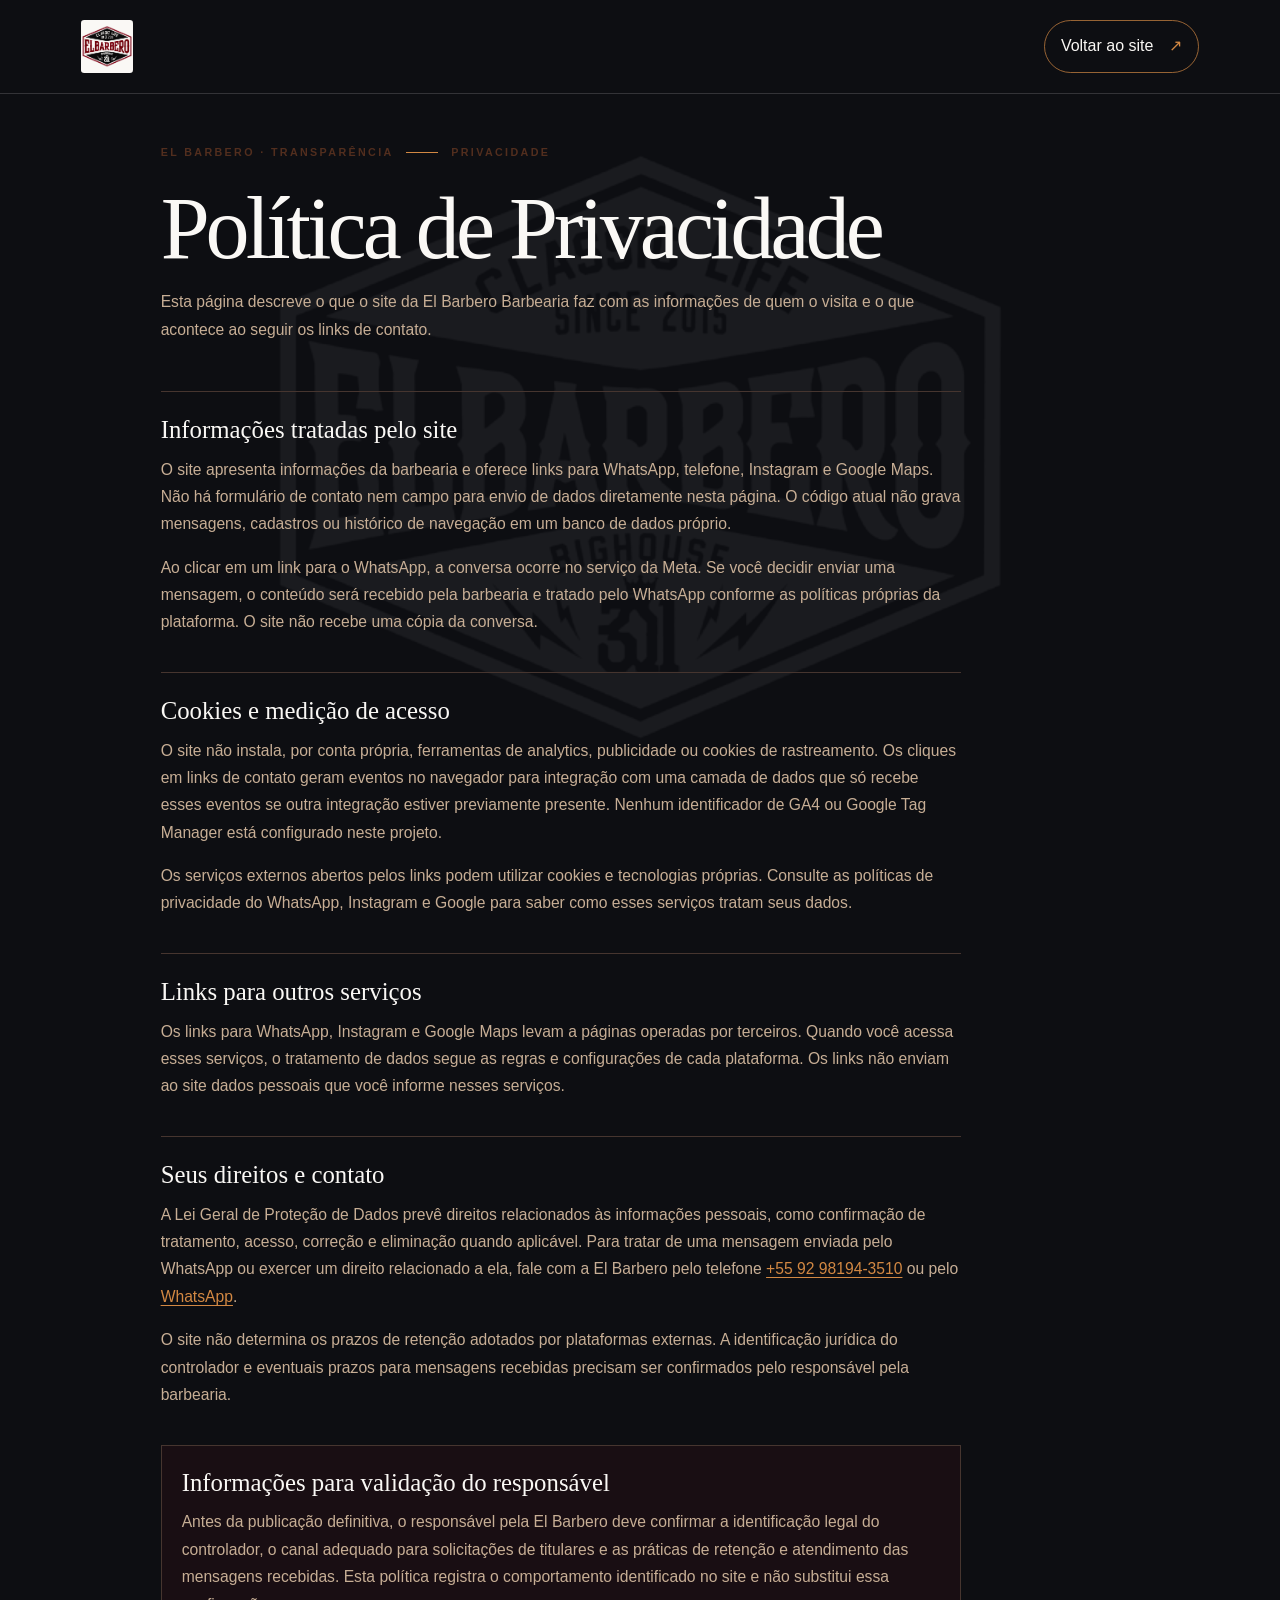
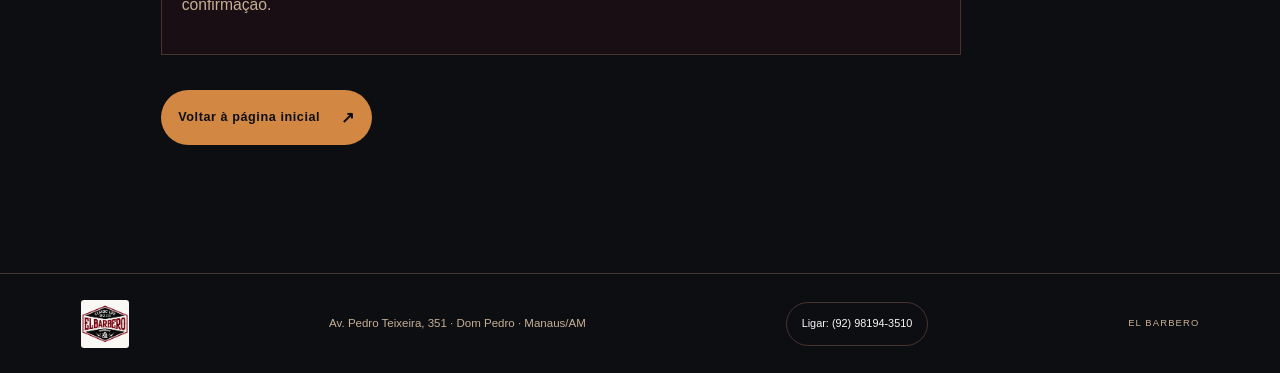
==== privacidade.html @ 585879fe "Add customer reviews section and publish site updates" ====
<!doctype html>
<html lang="pt-BR">
<head>
  <meta charset="utf-8">
  <meta name="viewport" content="width=device-width, initial-scale=1">
  <meta name="theme-color" content="#0D0E12">
  <meta name="robots" content="index,follow">
  <meta name="description" content="Saiba como o site da El Barbero Barbearia trata informações de navegação e contato.">
  <title>Política de Privacidade | El Barbero Barbearia</title>
  <link rel="icon" href="favicon.svg" type="image/svg+xml">
  <link rel="stylesheet" href="styles.css">
</head>
<body class="privacy-page">
  <a class="skip-link" href="#conteudo">Pular para o conteúdo</a>
  <header class="site-header privacy-header">
    <a class="brand" href="index.html#topo" aria-label="El Barbero — página inicial"><img class="brand__logo" src="assets/imagens/logo%20el%20barbero.png" alt="El Barbero Barbearia" width="500" height="500"></a>
    <a class="nav__cta" href="index.html">Voltar ao site <span aria-hidden="true">↗</span></a>
  </header>
  <main class="privacy-content section-pad" id="conteudo">
    <div class="section-kicker"><span>EL BARBERO · TRANSPARÊNCIA</span><i></i><span>PRIVACIDADE</span></div>
    <h1>Política de Privacidade</h1>
    <p class="privacy-lead">Esta página descreve o que o site da El Barbero Barbearia faz com as informações de quem o visita e o que acontece ao seguir os links de contato.</p>

    <section aria-labelledby="site-info">
      <h2 id="site-info">Informações tratadas pelo site</h2>
      <p>O site apresenta informações da barbearia e oferece links para WhatsApp, telefone, Instagram e Google Maps. Não há formulário de contato nem campo para envio de dados diretamente nesta página. O código atual não grava mensagens, cadastros ou histórico de navegação em um banco de dados próprio.</p>
      <p>Ao clicar em um link para o WhatsApp, a conversa ocorre no serviço da Meta. Se você decidir enviar uma mensagem, o conteúdo será recebido pela barbearia e tratado pelo WhatsApp conforme as políticas próprias da plataforma. O site não recebe uma cópia da conversa.</p>
    </section>

    <section aria-labelledby="cookies-info">
      <h2 id="cookies-info">Cookies e medição de acesso</h2>
      <p>O site não instala, por conta própria, ferramentas de analytics, publicidade ou cookies de rastreamento. Os cliques em links de contato geram eventos no navegador para integração com uma camada de dados que só recebe esses eventos se outra integração estiver previamente presente. Nenhum identificador de GA4 ou Google Tag Manager está configurado neste projeto.</p>
      <p>Os serviços externos abertos pelos links podem utilizar cookies e tecnologias próprias. Consulte as políticas de privacidade do WhatsApp, Instagram e Google para saber como esses serviços tratam seus dados.</p>
    </section>

    <section aria-labelledby="sharing-info">
      <h2 id="sharing-info">Links para outros serviços</h2>
      <p>Os links para WhatsApp, Instagram e Google Maps levam a páginas operadas por terceiros. Quando você acessa esses serviços, o tratamento de dados segue as regras e configurações de cada plataforma. Os links não enviam ao site dados pessoais que você informe nesses serviços.</p>
    </section>

    <section aria-labelledby="rights-info">
      <h2 id="rights-info">Seus direitos e contato</h2>
      <p>A Lei Geral de Proteção de Dados prevê direitos relacionados às informações pessoais, como confirmação de tratamento, acesso, correção e eliminação quando aplicável. Para tratar de uma mensagem enviada pelo WhatsApp ou exercer um direito relacionado a ela, fale com a El Barbero pelo telefone <a href="tel:+5592981943510">+55 92 98194-3510</a> ou pelo <a href="https://wa.me/5592981943510" target="_blank" rel="noopener noreferrer">WhatsApp</a>.</p>
      <p>O site não determina os prazos de retenção adotados por plataformas externas. A identificação jurídica do controlador e eventuais prazos para mensagens recebidas precisam ser confirmados pelo responsável pela barbearia.</p>
    </section>

    <section class="privacy-confirmation" aria-labelledby="confirmation-title">
      <h2 id="confirmation-title">Informações para validação do responsável</h2>
      <p>Antes da publicação definitiva, o responsável pela El Barbero deve confirmar a identificação legal do controlador, o canal adequado para solicitações de titulares e as práticas de retenção e atendimento das mensagens recebidas. Esta política registra o comportamento identificado no site e não substitui essa confirmação.</p>
    </section>
    <p class="privacy-back"><a class="button button--gold" href="index.html#topo">Voltar à página inicial <span aria-hidden="true">↗</span></a></p>
  </main>
  <footer class="footer"><a class="brand brand--footer" href="index.html#topo" aria-label="El Barbero — voltar ao início"><img class="brand__logo" src="assets/imagens/logo%20el%20barbero.png" alt="" width="500" height="500"></a><p>Av. Pedro Teixeira, 351 · Dom Pedro · Manaus/AM</p><a href="tel:+5592981943510">Ligar: (92) 98194-3510</a><span class="footer__copyright">EL BARBERO</span></footer>
</body>
</html>
---- styles.css ----
:root {
  --color-black:#0D0E12; --color-burgundy:#61131A; --color-ivory:#FAF8F5; --color-leather:#522E1E;
  --color-vintage-beige:#C7AE95; --color-antique-gold:#D28843; --color-background:var(--color-black);
  --color-surface:#1C1A19; --color-text:var(--color-ivory); --color-text-muted:var(--color-vintage-beige);
  --color-primary:var(--color-burgundy); --color-border:#46352F; --color-accent:var(--color-antique-gold);
  --font-display:Georgia,'Times New Roman',serif; --font-body:'Arial Narrow',Arial,sans-serif;
  --page-gutter:clamp(1.25rem,6.3vw,6.5rem);
}
*,*::before,*::after{box-sizing:border-box}html{scroll-behavior:smooth;scroll-padding-top:5.5rem}body{margin:0;background:var(--color-black);color:var(--color-ivory);font-family:var(--font-body);font-size:1rem;line-height:1.55;-webkit-font-smoothing:antialiased}body.intro-active{overflow:hidden}img{display:block;width:100%;height:100%;object-fit:cover}picture{display:block;width:100%;height:100%}a{color:inherit;text-decoration:none}button{font:inherit}::selection{background:var(--color-burgundy);color:var(--color-ivory)}:focus-visible{outline:2px solid var(--color-antique-gold);outline-offset:5px}.skip-link{position:fixed;z-index:200;top:1rem;left:1rem;padding:.75rem 1rem;background:var(--color-ivory);color:var(--color-black);transform:translateY(-180%)}.skip-link:focus{transform:none}
.intro{position:fixed;z-index:150;inset:0;display:grid;place-items:center;background:var(--color-black);overflow:hidden;transition:opacity .4s ease,visibility .4s ease}.intro.is-leaving{opacity:0;visibility:hidden;pointer-events:none}.intro__video{position:absolute;inset:0;width:100%;height:100%;object-fit:cover;opacity:.82}.intro.has-video .intro__fallback{opacity:0;visibility:hidden}.intro.has-fallback .intro__video{opacity:0}.intro__fallback{transition:opacity .2s ease,visibility .2s ease}.intro::after{position:absolute;inset:0;content:"";background:linear-gradient(90deg,rgba(13,14,18,.7),rgba(13,14,18,.1),rgba(13,14,18,.65))}.intro__fallback{position:relative;z-index:1;display:grid;justify-items:center;gap:.85rem;text-shadow:0 2px 20px #000}.intro__rule{width:3.5rem;height:2px;background:var(--color-accent)}.intro__name{font:600 clamp(2.5rem,8vw,6rem)/.9 var(--font-display);letter-spacing:.12em}.intro__sub{font-size:.72rem;letter-spacing:.25em;color:var(--color-vintage-beige)}.button,.nav__cta,.intro__skip{border-radius:999px}.intro__skip{position:absolute;z-index:2;right:var(--page-gutter);bottom:2rem;display:flex;align-items:center;gap:.75rem;border:1px solid rgba(250,248,245,.55);background:rgba(13,14,18,.55);color:var(--color-ivory);padding:.8rem 1rem;min-height:48px;cursor:pointer;letter-spacing:.06em}.intro__skip:hover{background:var(--color-burgundy)}.intro__skip:active,.button:active,.nav__cta:active,.text-link:active,.contact__direct:active{transform:translateY(1px)}
.site-header{position:absolute;z-index:20;top:0;left:0;display:flex;align-items:center;justify-content:space-between;width:100%;padding:1.25rem var(--page-gutter);border-bottom:1px solid rgba(250,248,245,.16)}.brand{display:inline-flex;align-items:center;gap:.72rem}.brand__mark{display:grid;place-items:center;width:2.6rem;height:2.6rem;border:1px solid var(--color-accent);color:var(--color-accent);font:italic 1.1rem var(--font-display)}.brand__type{display:grid;gap:.12rem}.brand__type strong{font:600 .94rem var(--font-display);letter-spacing:.16em}.brand__type small{font-size:.58rem;letter-spacing:.18em;color:var(--color-vintage-beige)}.nav{display:flex;align-items:center;gap:clamp(1.3rem,3.2vw,3.25rem);font-size:.8rem;letter-spacing:.08em}.nav>a:not(.nav__cta){color:rgba(250,248,245,.82);transition:color .2s}.nav>a:not(.nav__cta):hover{color:var(--color-accent)}.nav__cta{display:flex;align-items:center;gap:1rem;border:1px solid rgba(210,136,67,.7);padding:.8rem 1rem;min-height:48px;color:var(--color-ivory)}.nav__cta span{color:var(--color-accent)}.menu-toggle{display:none}
.hero{position:relative;display:flex;align-items:center;min-height:min(850px,100svh);min-height:max(650px,100svh);padding:9rem var(--page-gutter) 7rem;isolation:isolate;overflow:hidden}.hero__photo,.hero__shade{position:absolute;z-index:-2;inset:0}.hero__photo{left:30%;}.hero__photo img{object-position:center 48%}.hero__shade{z-index:-1;background:linear-gradient(90deg,var(--color-black) 0%,rgba(13,14,18,.96) 20%,rgba(13,14,18,.75) 46%,rgba(13,14,18,.1) 100%),linear-gradient(0deg,rgba(13,14,18,.58),transparent 36%)}.hero__content{max-width:760px;padding-top:2rem}.eyebrow,.section-kicker{display:flex;align-items:center;gap:.8rem;color:var(--color-vintage-beige);font-size:.67rem;font-weight:600;letter-spacing:.22em}.eyebrow span{width:1.7rem;height:1px;background:var(--color-accent)}h1,h2,p,figure{margin-top:0}.hero h1{margin:1.5rem 0 1.1rem;font:500 clamp(3.15rem,7.3vw,7rem)/.97 var(--font-display);letter-spacing:-.045em}.hero h1 em,h2 em{color:var(--color-antique-gold);font-weight:400}.hero__copy{max-width:28rem;margin-bottom:2rem;color:rgba(250,248,245,.79);font-size:1.04rem}.hero__actions{display:flex;flex-wrap:wrap;align-items:center;gap:1.8rem}.button{display:inline-flex;align-items:center;justify-content:center;gap:1.3rem;min-height:52px;padding:.85rem 1.1rem;font-size:.79rem;font-weight:700;letter-spacing:.045em;transition:background .2s,color .2s,transform .2s}.button:hover{transform:translateY(-2px)}.button--gold{background:var(--color-antique-gold);color:var(--color-black)}.button--gold:hover{background:var(--color-ivory)}.button span{font-size:1rem}.text-link{display:inline-flex;align-items:center;justify-content:center;gap:.9rem;min-height:48px;padding:.65rem 1rem;border:1px solid rgba(250,248,245,.48);border-radius:999px;font-size:.81rem;transition:background .2s,color .2s,transform .2s}.text-link:hover{background:rgba(250,248,245,.1)}.text-link span{color:var(--color-accent);font-size:1rem}.hero__index{position:absolute;right:var(--page-gutter);bottom:3.2rem;display:flex;align-items:center;gap:.75rem;color:var(--color-vintage-beige);font-size:.61rem;letter-spacing:.2em}.hero__index span:first-child{color:var(--color-accent)}.hero__index i{width:3rem;height:1px;background:var(--color-border)}.hero__scroll{position:absolute;bottom:2rem;left:var(--page-gutter);display:flex;align-items:center;gap:.9rem;color:var(--color-vintage-beige);font-size:.58rem;letter-spacing:.2em}.hero__scroll i{width:2.7rem;height:1px;background:var(--color-accent)}
.section-pad{padding:clamp(4.5rem,10vw,9rem) var(--page-gutter)}.intro-copy{background:var(--color-ivory);color:var(--color-black)}.section-kicker{color:var(--color-leather)}.section-kicker i{width:2rem;height:1px;background:var(--color-antique-gold)}.intro-copy__grid{display:grid;grid-template-columns:1.15fr .85fr;gap:clamp(2rem,8vw,9rem);align-items:end;margin-top:2.4rem}.intro-copy h2,.contact h2{margin:0;font:500 clamp(2.75rem,5.5vw,5.7rem)/1.02 var(--font-display);letter-spacing:-.045em}.intro-copy h2 em{color:var(--color-burgundy)}.intro-copy__text{max-width:28rem;padding-bottom:.5rem}.intro-copy__text p{margin-bottom:1.5rem;color:#403a35;font-size:1.03rem}.text-link--dark{border-color:rgba(82,46,30,.4);color:var(--color-black)}.text-link--dark:hover{background:rgba(82,46,30,.08)}.text-link--dark span{color:var(--color-burgundy)}
.gallery{display:grid;grid-template-columns:1.05fr .95fr 1fr;grid-template-rows:clamp(230px,31vw,440px) clamp(230px,28vw,390px);gap:1rem;padding:0 var(--page-gutter) clamp(4rem,8vw,7rem);background:var(--color-ivory)}.gallery__item{position:relative;min-width:0;overflow:hidden;background:var(--color-surface)}.gallery__item img{transition:transform .65s cubic-bezier(.2,.7,.2,1)}.gallery__item:hover img{transform:scale(1.025)}.gallery__item::after{position:absolute;inset:45% 0 0;content:"";background:linear-gradient(transparent,rgba(13,14,18,.72));pointer-events:none}.gallery__item figcaption{position:absolute;z-index:1;right:1rem;bottom:1rem;left:1rem;display:flex;align-items:center;gap:.8rem;color:var(--color-accent);font-size:.65rem;letter-spacing:.16em}.gallery__item figcaption span{color:var(--color-ivory)}.gallery__item--facade{grid-row:span 2}.gallery__item--service{grid-column:2;grid-row:span 2}.gallery__item--chair img{object-position:center 57%}.gallery__item--detail img{object-position:center}.gallery__item--lounge{display:none}
.contact{position:relative;display:grid;grid-template-columns:1fr 1fr;min-height:700px;padding-top:0;padding-bottom:0;background:var(--color-black);overflow:hidden}.contact__photo{position:absolute;inset:0 42% 0 0}.contact__photo::after{position:absolute;inset:0;content:"";background:linear-gradient(90deg,rgba(13,14,18,.12),rgba(13,14,18,.35) 62%,var(--color-black)),linear-gradient(0deg,rgba(13,14,18,.38),transparent 60%)}.contact__content{grid-column:2;align-self:center;padding:6rem 0 6rem clamp(2.5rem,5vw,5.5rem)}.section-kicker--light{color:var(--color-vintage-beige)}.contact h2{margin:2.3rem 0 1.5rem;font-size:clamp(2.75rem,4.8vw,5rem)}.contact address{margin-bottom:2rem;color:var(--color-vintage-beige);font-style:normal;line-height:1.8}.contact__links{display:grid;justify-items:start;gap:1rem}.contact__direct{display:flex;flex-wrap:wrap;align-items:center;gap:1rem;min-height:48px;padding:.55rem 1rem;border:1px solid var(--color-border);border-radius:999px;color:var(--color-ivory);font-size:.9rem;transition:border-color .2s,background .2s,transform .2s}.contact__direct:hover{border-color:var(--color-accent);background:rgba(210,136,67,.08)}.contact__direct span{color:var(--color-accent);font-size:.6rem;letter-spacing:.16em}.contact__instagram{display:flex;align-items:center;justify-content:space-between;flex-wrap:wrap;gap:.7rem;margin-top:2.3rem;padding:.7rem 1rem;border:1px solid var(--color-border);border-radius:999px;min-height:48px;color:var(--color-ivory);font-size:.78rem;transition:border-color .2s,background .2s,transform .2s}.contact__instagram:hover{border-color:var(--color-accent);background:rgba(210,136,67,.08)}.contact__instagram:active{transform:translateY(1px)}.contact__instagram span{color:var(--color-vintage-beige)}
.footer{display:flex;align-items:center;justify-content:space-between;gap:1.5rem;padding:1.6rem var(--page-gutter);border-top:1px solid var(--color-border);color:var(--color-vintage-beige);font-size:.72rem}.footer p{margin:0}.footer>a:not(.brand){display:inline-flex;align-items:center;min-height:44px;padding:.55rem .9rem;border:1px solid var(--color-border);border-radius:999px;color:var(--color-ivory);transition:border-color .2s,background .2s,transform .2s}.footer>a:not(.brand):hover{border-color:var(--color-accent);background:rgba(210,136,67,.08)}.footer>a:not(.brand):active{transform:translateY(1px)}.brand--footer .brand__mark{width:2.1rem;height:2.1rem;font-size:.9rem}.brand--footer .brand__type strong{font-size:.76rem}.brand--footer .brand__type small{font-size:.5rem}.footer__copyright{font-size:.59rem;letter-spacing:.12em}
@media(min-width:1500px){.hero__photo{left:35%}.hero__content{margin-left:2vw}.gallery{max-width:1800px;margin-inline:auto}}
@media(max-width:800px){.site-header{padding-top:1rem;padding-bottom:1rem}.menu-toggle{display:grid;gap:5px;place-content:center;width:48px;height:48px;border:1px solid rgba(250,248,245,.38);background:rgba(13,14,18,.4);cursor:pointer;border-radius:50%}.menu-toggle span{display:block;width:19px;height:1px;background:var(--color-ivory)}.nav{position:absolute;top:100%;right:0;left:0;display:none;align-items:stretch;gap:0;padding:.5rem var(--page-gutter) 1rem;background:var(--color-black);border-bottom:1px solid var(--color-border)}.nav.is-open{display:grid}.nav>a{padding:1rem 0;border-bottom:1px solid rgba(70,53,47,.65)}.nav .nav__cta{justify-content:space-between;margin-top:.8rem;padding:.85rem 1rem;border:1px solid var(--color-accent)}.hero{min-height:max(680px,100svh);padding-top:9rem}.hero__photo{left:10%}.hero__shade{background:linear-gradient(90deg,rgba(13,14,18,.9),rgba(13,14,18,.73) 45%,rgba(13,14,18,.23)),linear-gradient(0deg,rgba(13,14,18,.68),transparent 45%)}.hero__content{max-width:610px}.hero h1{font-size:clamp(3.25rem,10vw,5.8rem)}.intro-copy__grid{grid-template-columns:1fr;gap:1.5rem}.intro-copy__text{max-width:34rem}.gallery{grid-template-columns:1fr 1fr;grid-template-rows:340px 300px 260px}.gallery__item--facade{grid-row:span 2}.gallery__item--service{grid-column:auto;grid-row:span 2}.gallery__item--chair{grid-column:1;grid-row:3}.gallery__item--detail{grid-column:2;grid-row:3}.gallery__item--lounge{display:block;grid-column:1 / -1;height:260px}.contact{grid-template-columns:1fr;min-height:0;padding:0 var(--page-gutter)}.contact__photo{inset:0 calc(var(--page-gutter) * -1) 0 0;opacity:.45}.contact__photo::after{background:linear-gradient(90deg,rgba(13,14,18,.45),var(--color-black)),linear-gradient(0deg,var(--color-black),transparent 75%)}.contact__content{position:relative;grid-column:1;padding:5.5rem 0}.footer{flex-wrap:wrap}.footer p{order:3;width:100%}}
@media(max-width:480px){:root{--page-gutter:1.2rem}.brand__mark{width:2.3rem;height:2.3rem}.brand__type strong{font-size:.82rem}.brand__type small{font-size:.53rem}.hero{min-height:max(650px,100svh);padding-bottom:7rem}.hero__photo{left:0}.hero__shade{background:linear-gradient(90deg,rgba(13,14,18,.92),rgba(13,14,18,.71) 62%,rgba(13,14,18,.45)),linear-gradient(0deg,rgba(13,14,18,.68),transparent 45%)}.hero h1{font-size:clamp(3rem,12vw,4.2rem)}.hero__copy{max-width:22rem;font-size:.96rem}.hero__actions{align-items:flex-start;gap:.8rem 1.2rem}.button{font-size:.72rem}.hero__index{right:var(--page-gutter);bottom:1.5rem}.hero__scroll{bottom:1.5rem;font-size:.52rem}.section-pad{padding-top:4.5rem;padding-bottom:4.5rem}.section-kicker{gap:.55rem;font-size:.58rem;letter-spacing:.16em}.intro-copy h2,.contact h2{font-size:clamp(2.6rem,11vw,3.7rem)}.gallery{grid-template-rows:290px 260px 220px;gap:.6rem;padding-bottom:4.5rem}.gallery__item--lounge{height:220px}.gallery__item figcaption{right:.6rem;bottom:.65rem;left:.6rem;gap:.45rem;font-size:.55rem;letter-spacing:.1em}.contact__content{padding:4.5rem 0}.contact h2{margin-top:1.7rem}.contact__direct{font-size:.82rem}.contact__instagram{flex-wrap:wrap}.footer{gap:.8rem;padding-top:1.3rem;padding-bottom:1.3rem;font-size:.67rem}.footer__copyright{margin-left:auto}}
@media(prefers-reduced-motion:reduce){html{scroll-behavior:auto}*,*::before,*::after{scroll-behavior:auto!important;transition-duration:.01ms!important;animation-duration:.01ms!important;animation-iteration-count:1!important}.intro{display:none}body.intro-active{overflow:auto}}

/* Editorial photo layout and contact image: keep the original photo proportions. */
.gallery{grid-template-columns:repeat(3,minmax(0,1fr));grid-template-rows:none;align-items:start;gap:clamp(.65rem,1.2vw,1.1rem)}
.gallery__item{align-self:start;min-width:0;height:auto;aspect-ratio:auto;margin:0;overflow:hidden}
.gallery__item picture{display:block;width:100%;height:auto}
.gallery__item img{display:block;width:100%;height:auto;object-fit:contain;transition:transform .65s cubic-bezier(.2,.7,.2,1)}
.gallery__item--facade,.gallery__item--service,.gallery__item--chair,.gallery__item--detail,.gallery__item--lounge{grid-column:auto;grid-row:auto;height:auto}
.gallery__item--lounge{display:block}
.gallery__item--chair img,.gallery__item--detail img{object-position:center}
.contact{grid-template-columns:minmax(0,1fr) minmax(0,1fr);min-height:0;gap:clamp(2rem,5vw,5rem);padding-top:clamp(4rem,7vw,7rem);padding-bottom:clamp(4rem,7vw,7rem);overflow:visible}
.contact__photo{position:relative;inset:auto;grid-column:1;align-self:center;width:100%;height:auto;aspect-ratio:3/2;opacity:1;overflow:hidden}
.contact__photo picture{display:block;width:100%;height:auto}
.contact__photo img{display:block;width:100%;height:auto;aspect-ratio:3/2;object-fit:cover;object-position:center}
.contact__photo::after{background:linear-gradient(90deg,rgba(13,14,18,.08),rgba(13,14,18,.04)),linear-gradient(0deg,rgba(13,14,18,.22),transparent 55%)}
.contact__content{grid-column:2;align-self:center;padding:0}
@media(max-width:800px){.gallery{grid-template-columns:repeat(2,minmax(0,1fr));gap:.8rem}.gallery__item--service,.gallery__item--lounge{grid-column:auto}.contact{grid-template-columns:minmax(0,1fr);gap:0;padding:0 var(--page-gutter) clamp(4rem,8vw,6rem)}.contact__photo{grid-column:1/-1;width:calc(100% + 2 * var(--page-gutter));max-width:none;margin-inline:calc(-1 * var(--page-gutter));aspect-ratio:16/9}.contact__photo img{height:100%;object-fit:cover}.contact__content{grid-column:1;padding:3rem 0 0}}
@media(max-width:520px){.gallery{grid-template-columns:minmax(0,1fr);gap:.75rem;padding-bottom:4.5rem}.gallery__item,.gallery__item--facade,.gallery__item--service,.gallery__item--chair,.gallery__item--detail,.gallery__item--lounge{grid-column:1;grid-row:auto;width:100%;height:auto}.gallery__item--service{grid-column:1}.gallery__item figcaption{right:.8rem;bottom:.8rem;left:.8rem;gap:.6rem;font-size:.62rem;letter-spacing:.12em}.contact{padding-bottom:3.5rem}.contact__photo{aspect-ratio:4/3}.contact__photo img{height:100%;object-fit:cover;object-position:center}.contact__content{padding-top:2.25rem}}

/* Show the complete opening animation and use the supplied brand mark. */
.intro__video{object-fit:contain;object-position:center;background:var(--color-black)}
.brand{gap:0}
.brand__logo{display:block;width:4rem;height:4rem;object-fit:contain;background:var(--color-ivory);border-radius:.2rem}
.brand--footer .brand__logo{width:3rem;height:3rem}
@media(max-width:800px){.brand__logo{width:3.5rem;height:3.5rem}}
@media(max-width:480px){.brand__logo{width:3.25rem;height:3.25rem}}

/* Fixed, low-contrast brand mark behind the editorial content. */
body::before{position:fixed;z-index:0;top:50%;left:50%;width:min(72vw,48rem);aspect-ratio:1;content:"";pointer-events:none;transform:translate(-50%,-50%);background:url("assets/imagens/logo%20el%20barbero.png") center/contain no-repeat;filter:brightness(0) invert(1);opacity:.055}
main,.footer{position:relative;z-index:1}.site-header{z-index:20}
.brand__logo{width:3.3rem;height:3.3rem}
@media(max-width:800px){.brand__logo{width:3rem;height:3rem}}
@media(max-width:480px){.brand__logo{width:2.7rem;height:2.7rem}}

.service-section{position:relative;isolation:isolate;overflow:hidden;background:var(--color-surface)}
.service-section::before{position:absolute;z-index:-1;inset:0;content:"";pointer-events:none;background:linear-gradient(110deg,rgba(13,14,18,.96),rgba(28,26,25,.88))}
.service-section h2,.gallery-section__heading h2{max-width:58rem;margin:1.4rem 0 .7rem;font:500 clamp(2.5rem,5.5vw,5rem)/1.03 var(--font-display);letter-spacing:-.04em}
.service-section__lead,.gallery-section__heading>p{max-width:36rem;margin:0;color:var(--color-text-muted)}
.service-groups{display:grid;gap:clamp(2.3rem,5vw,4.5rem);margin-top:3.2rem}
.service-lane{min-width:0}
.service-lane__heading{display:flex;justify-content:space-between;align-items:center;gap:1rem;margin-bottom:1rem}
.service-lane__heading h3{margin:0;font:500 clamp(1.35rem,2.4vw,2rem)/1.2 var(--font-display);color:var(--color-ivory)}
.carousel-controls{display:flex;align-items:center;gap:.75rem;color:var(--color-vintage-beige);font-size:.68rem;letter-spacing:.12em;white-space:nowrap}
.carousel-controls button,.photo-carousel__controls>button{display:grid;place-items:center;width:44px;height:44px;border:1px solid var(--color-border);border-radius:50%;background:transparent;color:var(--color-ivory);font-size:1.2rem;cursor:pointer;transition:background .2s,border-color .2s,transform .2s}
.carousel-controls button:hover,.photo-carousel__controls>button:hover{border-color:var(--color-accent);background:rgba(210,136,67,.12)}
.carousel-controls button:active,.photo-carousel__controls>button:active{transform:scale(.96)}
.carousel-controls button:disabled,.photo-carousel__controls>button:disabled{opacity:.35;cursor:default}
.service-track-wrap,.photo-carousel__viewport{overflow:hidden;touch-action:pan-y;}
.service-track,.photo-carousel__track{display:flex;align-items:stretch;gap:1rem;will-change:transform;transition:transform .55s cubic-bezier(.2,.7,.2,1)}
.service-card{display:flex;flex:0 0 calc((100% - 2rem)/3);min-width:0;flex-direction:column;overflow:hidden;background:#121212;border:1px solid rgba(199,174,149,.16)}
.service-card>img{width:100%;height:auto;aspect-ratio:16/10;object-fit:cover;object-position:center 38%;background:var(--color-leather)}
.service-card__body{display:flex;flex:1;flex-direction:column;padding:1.15rem 1.2rem 1.2rem}
.service-card h4{margin:0 0 .55rem;font:500 1.25rem/1.2 var(--font-display);color:var(--color-ivory)}
.service-card p{flex:1;margin:0 0 1.25rem;color:var(--color-text-muted);font-size:.9rem;line-height:1.55}
.service-card__foot{display:flex;align-items:center;justify-content:space-between;gap:.7rem;padding-top:.85rem;border-top:1px solid var(--color-border)}
.service-card__foot strong{font:600 1.05rem var(--font-display);color:var(--color-accent);white-space:nowrap}
.service-card__foot a{display:inline-flex;align-items:center;gap:.55rem;min-height:44px;padding:.55rem .85rem;border:1px solid var(--color-accent);border-radius:999px;color:var(--color-ivory);font-size:.75rem;letter-spacing:.04em;white-space:nowrap;transition:background .2s,transform .2s}
.service-card__foot a:hover{background:var(--color-burgundy)}
.service-card__foot a span{color:var(--color-accent)}
.service-lane:focus-within .service-track,.photo-carousel:focus-within .photo-carousel__track{transition-duration:.35s}

.gallery-section{position:relative;isolation:isolate;background:var(--color-ivory);color:var(--color-black);overflow:hidden}
.gallery-section::before{position:absolute;z-index:-1;top:25%;left:50%;width:min(70vw,48rem);aspect-ratio:1;content:"";pointer-events:none;transform:translateX(-50%);background:url("assets/imagens/logo%20el%20barbero.png") center/contain no-repeat;opacity:.035;filter:grayscale(1) brightness(.25)}
.gallery-section__heading{padding-bottom:2rem!important}
.gallery-section .section-kicker{color:var(--color-leather)}
.gallery-section .section-kicker i{background:var(--color-leather)}
.gallery-section__heading h2{max-width:54rem;color:var(--color-black)}
.gallery-section__heading>p{color:#403a35}
.photo-carousel{padding:0 var(--page-gutter) clamp(4rem,8vw,7rem)}
.photo-carousel__viewport{overflow:hidden}
.photo-carousel__track{gap:clamp(.7rem,1.2vw,1.1rem)}
.photo-slide{position:relative;display:block;flex:0 0 calc((100% - 2.2rem)/3);min-width:0;aspect-ratio:4/5;padding:0;border:0;background:#1c1a19;color:white;text-align:left;overflow:hidden;cursor:zoom-in}
.photo-slide img{width:100%;height:100%;object-fit:cover;object-position:center;transition:transform .6s cubic-bezier(.2,.7,.2,1)}
.photo-slide:hover img{transform:scale(1.035)}
.photo-slide::after{position:absolute;inset:50% 0 0;content:"";pointer-events:none;background:linear-gradient(transparent,rgba(13,14,18,.78))}
.photo-slide span{position:absolute;z-index:1;right:1.1rem;bottom:1rem;left:1.1rem;color:var(--color-ivory);font:500 clamp(1rem,1.6vw,1.3rem) var(--font-display)}
.photo-carousel__controls{display:flex;align-items:center;justify-content:center;gap:.8rem;margin-top:1.4rem}
.photo-carousel__controls>button{border-color:rgba(82,46,30,.42);color:var(--color-black)}
.photo-carousel__indicators{display:flex;align-items:center;justify-content:center;gap:.42rem;max-width:min(50vw,30rem);overflow:hidden}
.photo-carousel__indicators button{width:9px;height:9px;flex:0 0 9px;padding:0;border:0;border-radius:50%;background:rgba(82,46,30,.26);cursor:pointer;transition:background .2s,transform .2s}
.photo-carousel__indicators button[aria-current="true"]{background:var(--color-burgundy);transform:scale(1.22)}
.photo-carousel__count{min-width:4.5rem;color:var(--color-leather);font-size:.65rem;letter-spacing:.13em;text-align:center;white-space:nowrap}
.lightbox{position:fixed;inset:0;width:min(94vw,1100px);max-width:none;max-height:92vh;padding:2.5rem clamp(1rem,5vw,4rem);border:1px solid rgba(199,174,149,.26);background:rgba(13,14,18,.98);color:var(--color-ivory);overflow:visible}
.lightbox::backdrop{background:rgba(8,8,9,.9);backdrop-filter:blur(4px)}
.lightbox figure{display:grid;place-items:center;gap:.8rem;height:calc(92vh - 5rem);margin:0}
.lightbox figure img{width:auto;height:auto;max-width:100%;max-height:calc(92vh - 7rem);object-fit:contain}
.lightbox figcaption{color:var(--color-vintage-beige);font:500 1rem var(--font-display);text-align:center}
.lightbox__close,.lightbox__arrow{position:absolute;z-index:2;display:grid;place-items:center;width:48px;height:48px;border:1px solid rgba(250,248,245,.48);border-radius:50%;background:rgba(13,14,18,.76);color:var(--color-ivory);font-size:1.4rem;cursor:pointer}
.lightbox__close{top:1rem;right:1rem}.lightbox__arrow--previous{top:50%;left:.5rem;transform:translateY(-50%)}.lightbox__arrow--next{top:50%;right:.5rem;transform:translateY(-50%)}
.lightbox__close:hover,.lightbox__arrow:hover{border-color:var(--color-accent);background:var(--color-burgundy)}
.contact__photo{align-self:stretch;aspect-ratio:auto;min-height:100%}
.contact__photo img{width:100%;height:100%;object-fit:cover;object-position:center 55%}
.footer>a:not(.brand){font-size:.68rem}
@media(max-width:1000px){.service-card{flex-basis:calc((100% - 1rem)/2)}.photo-slide{flex-basis:calc((100% - 1rem)/2)}.service-track,.photo-carousel__track{gap:.8rem}}
@media(max-width:600px){.service-section h2,.gallery-section__heading h2{font-size:clamp(2.35rem,10.4vw,3.6rem)}.service-groups{gap:2.4rem;margin-top:2.3rem}.service-lane__heading{align-items:flex-end}.service-lane__heading h3{max-width:65%;font-size:1.25rem}.carousel-controls{gap:.45rem}.carousel-controls button,.photo-carousel__controls>button{width:44px;height:44px}.service-card{flex-basis:86%;}.service-card__body{padding:1rem}.service-card h4{font-size:1.18rem}.service-card p{font-size:.88rem}.photo-carousel{padding-bottom:4rem}.photo-slide{flex-basis:85%;aspect-ratio:4/5}.photo-carousel__indicators{gap:.32rem;max-width:36vw}.photo-carousel__count{min-width:3.8rem;font-size:.58rem}.lightbox{width:100vw;height:100dvh;max-height:100dvh;padding:3.5rem .5rem 2rem;border:0}.lightbox figure{height:calc(100dvh - 6rem)}.lightbox figure img{max-height:calc(100dvh - 8rem)}.lightbox__close{top:.6rem;right:.6rem}.lightbox__arrow--previous{left:.35rem}.lightbox__arrow--next{right:.35rem}.contact__photo{min-height:0;aspect-ratio:4/3}.contact__photo img{height:100%}.footer{align-items:flex-start}.footer>a:not(.brand){min-height:44px}.footer__copyright{margin-left:auto}}
@media(prefers-reduced-motion:reduce){.service-track,.photo-carousel__track,.photo-slide img{transition:none!important}.service-card__foot a:active,.carousel-controls button:active,.photo-carousel__controls>button:active{transform:none}}
.service-track,.photo-carousel__track{position:relative}
.service-lane--short-2 .service-card{flex-basis:100%}
.service-lane--short-3 .service-card{flex-basis:48%}
@media(max-width:600px){.service-lane--short-2 .service-card,.service-lane--short-3 .service-card{flex-basis:86%}}
.privacy-page{min-height:100vh;background:var(--color-black)}
.privacy-header{position:absolute}
.privacy-content{width:min(100%,70rem);min-height:calc(100vh - 8rem);margin-inline:auto;padding-top:9rem}
.privacy-content h1{max-width:60rem;margin:1.6rem 0 1rem;font:500 clamp(2.8rem,7vw,5.5rem)/.98 var(--font-display);letter-spacing:-.045em}
.privacy-lead{max-width:48rem;margin:0 0 3rem;color:var(--color-vintage-beige);font-size:1.12rem}
.privacy-content section{max-width:50rem;padding:1.3rem 0;border-top:1px solid var(--color-border)}
.privacy-content h2{margin:.2rem 0 .7rem;color:var(--color-ivory);font:500 1.55rem var(--font-display)}
.privacy-content p{color:var(--color-text-muted);font-size:.98rem;line-height:1.75}
.privacy-content a:not(.button){color:var(--color-accent);text-decoration:underline;text-underline-offset:.2em}
.privacy-confirmation{padding:1.25rem!important;border:1px solid var(--color-border)!important;background:rgba(97,19,26,.16)}
.privacy-back{margin:2.2rem 0 0}
.privacy-page .footer{position:relative}
@media(max-width:600px){.privacy-content{padding-top:7rem}.privacy-content section{padding:1rem 0}.privacy-content h2{font-size:1.35rem}.privacy-content p{font-size:.92rem}.privacy-back{margin-top:1.5rem}}

@media(max-width:800px){.contact__photo{aspect-ratio:3/4}}
@media(max-width:600px){.contact__photo{aspect-ratio:3/4}}
.service-card>img{aspect-ratio:4/5;object-position:center 42%}
.service-card>img.service-card__image--wide{aspect-ratio:3/2;object-fit:contain;background:#121212}
.service-lane--short-2 .service-track-wrap{max-width:28rem}
.service-lane--short-1,.service-lane--short-2{max-width:28rem}
.service-lane--short-1 .service-card{flex-basis:100%}
.photo-carousel__indicators{flex-wrap:wrap;overflow:visible}
.photo-slide[data-full*="detalhes4"] img,.photo-slide[data-full*="detalhes5"] img{object-fit:contain}
@media(max-width:600px){.service-lane--short-1,.service-lane--short-2{max-width:none}.service-lane--short-2 .service-track-wrap{max-width:none}.service-lane--short-1 .service-card,.service-lane--short-2 .service-card,.service-lane--short-3 .service-card{flex-basis:86%}}
@media(max-width:360px){.hero h1{font-size:clamp(2.25rem,10.5vw,2.55rem)}}
.intro-copy{position:relative;isolation:isolate;background:var(--color-ivory)}
.intro-copy::before{position:absolute;z-index:0;inset:0;content:"";pointer-events:none;background:url("assets/imagens/logo%20el%20barbero.png") center/ min(65vw,40rem) no-repeat; background-attachment:fixed;opacity:.045}
.intro-copy>*{position:relative;z-index:1}
.service-section::after{position:absolute;z-index:0;inset:0;content:"";pointer-events:none;background:url("assets/imagens/logo%20el%20barbero.png") center/min(65vw,40rem) no-repeat;filter:brightness(0) invert(1);background-attachment:fixed;opacity:.035}
.service-section>*{position:relative;z-index:1}
.gallery-section::before{z-index:0;top:0;left:0;width:100%;height:100%;aspect-ratio:auto;transform:none;background:url("assets/imagens/logo%20el%20barbero.png") center/min(65vw,40rem) no-repeat;filter:none;background-attachment:fixed;opacity:.045}
.gallery-section>*{position:relative;z-index:1}

.reviews-section{position:relative;isolation:isolate;overflow:hidden;background:var(--color-black)}
.reviews-section::before{position:absolute;z-index:0;inset:0;content:"";pointer-events:none;background:radial-gradient(ellipse at 90% 20%,rgba(97,19,26,.28),transparent 50%)}
.reviews-section>*{position:relative;z-index:1}
.reviews-section__heading{display:flex;align-items:end;justify-content:space-between;gap:2rem;margin:0 0 2.25rem}
.reviews-section__heading h2{margin:0;color:var(--color-ivory);font:500 clamp(2.2rem,5vw,4rem)/1.08 var(--font-display);letter-spacing:-.035em}
.reviews-section__heading p{margin:.8rem 0 0;color:var(--color-text-muted);font-size:1.05rem}
.reviews-google-cta{display:inline-flex;flex:none;align-items:center;justify-content:center;gap:.8rem;min-height:3.25rem;padding:.8rem 1.2rem;border:1px solid var(--color-accent);border-radius:999px;color:var(--color-ivory);font-size:.88rem;letter-spacing:.025em;transition:background .2s ease,color .2s ease}
.reviews-google-cta:hover{background:var(--color-accent);color:var(--color-black)}
.review-carousel{min-width:0}
.review-carousel__viewport{overflow:hidden;touch-action:pan-y}
.review-track{display:flex;gap:1rem;transition:transform .5s cubic-bezier(.22,.61,.36,1);will-change:transform}
.review-card{display:flex;flex:0 0 calc((100% - 2rem)/3);flex-direction:column;min-width:0;min-height:15rem;padding:1.5rem 1.45rem;border:1px solid rgba(199,174,149,.25);border-top:2px solid var(--color-burgundy);background:linear-gradient(145deg,rgba(28,26,25,.97),rgba(20,19,19,.97));}
.review-card__top{display:flex;align-items:center;justify-content:space-between;margin-bottom:1.35rem}
.review-card__stars{color:var(--color-antique-gold);font-size:1.08rem;letter-spacing:.16em;line-height:1}
.google-source{display:grid;place-items:center;width:1.65rem;height:1.65rem;border:1px solid rgba(250,248,245,.28);border-radius:50%;background:var(--color-ivory);font:700 .98rem Arial,sans-serif}
.google-source span{background:conic-gradient(from -45deg,#4285f4 0 25%,#34a853 25% 48%,#fbbc05 48% 70%,#ea4335 70% 85%,#4285f4 85%);background-clip:text;-webkit-text-fill-color:transparent}
.review-card blockquote{margin:0 0 1.4rem;color:var(--color-ivory);font:400 1.08rem/1.6 var(--font-display)}
.review-card__author{margin:auto 0 .15rem;color:var(--color-ivory);font-size:.9rem;font-weight:700;letter-spacing:.025em}
.review-card__source{color:var(--color-text-muted);font-size:.72rem;letter-spacing:.04em}
.review-card--no-comment{justify-content:flex-start;min-height:15rem}
.review-card--no-comment .review-card__author{margin-top:auto}
.review-carousel__footer{display:flex;align-items:center;justify-content:space-between;gap:1rem;margin-top:1.35rem}
.review-carousel__controls{display:flex;align-items:center;gap:.8rem;color:var(--color-text-muted);font-size:.78rem;font-variant-numeric:tabular-nums;letter-spacing:.08em}
.review-carousel__controls button{display:grid;place-items:center;width:2.8rem;height:2.8rem;border:1px solid rgba(199,174,149,.45);border-radius:50%;background:transparent;color:var(--color-ivory);font-size:1.1rem;cursor:pointer;transition:border-color .2s ease,background .2s ease}
.review-carousel__controls button:hover:not(:disabled){border-color:var(--color-accent);background:rgba(210,136,67,.12)}
.review-carousel__controls button:disabled{opacity:.4;cursor:default}
.review-carousel__indicators{display:flex;align-items:center;gap:.45rem}
.review-carousel__indicators button{width:.45rem;height:.45rem;padding:0;border:0;border-radius:50%;background:rgba(199,174,149,.45);cursor:pointer;transition:width .25s ease,background .25s ease}
.review-carousel__indicators button[aria-current="true"]{width:1.4rem;border-radius:999px;background:var(--color-accent)}
@media(max-width:1000px){.review-card{flex-basis:calc((100% - 1rem)/2)}.reviews-section__heading{align-items:start}}
@media(max-width:700px){.reviews-section__heading{flex-direction:column;align-items:flex-start;gap:1.3rem}.review-card{flex-basis:88%;min-height:16rem}.review-card blockquote{font-size:1.02rem}.reviews-google-cta{min-height:3rem}}
@media(prefers-reduced-motion:reduce){.review-track,.reviews-google-cta,.review-carousel__controls button,.review-carousel__indicators button{transition:none}}
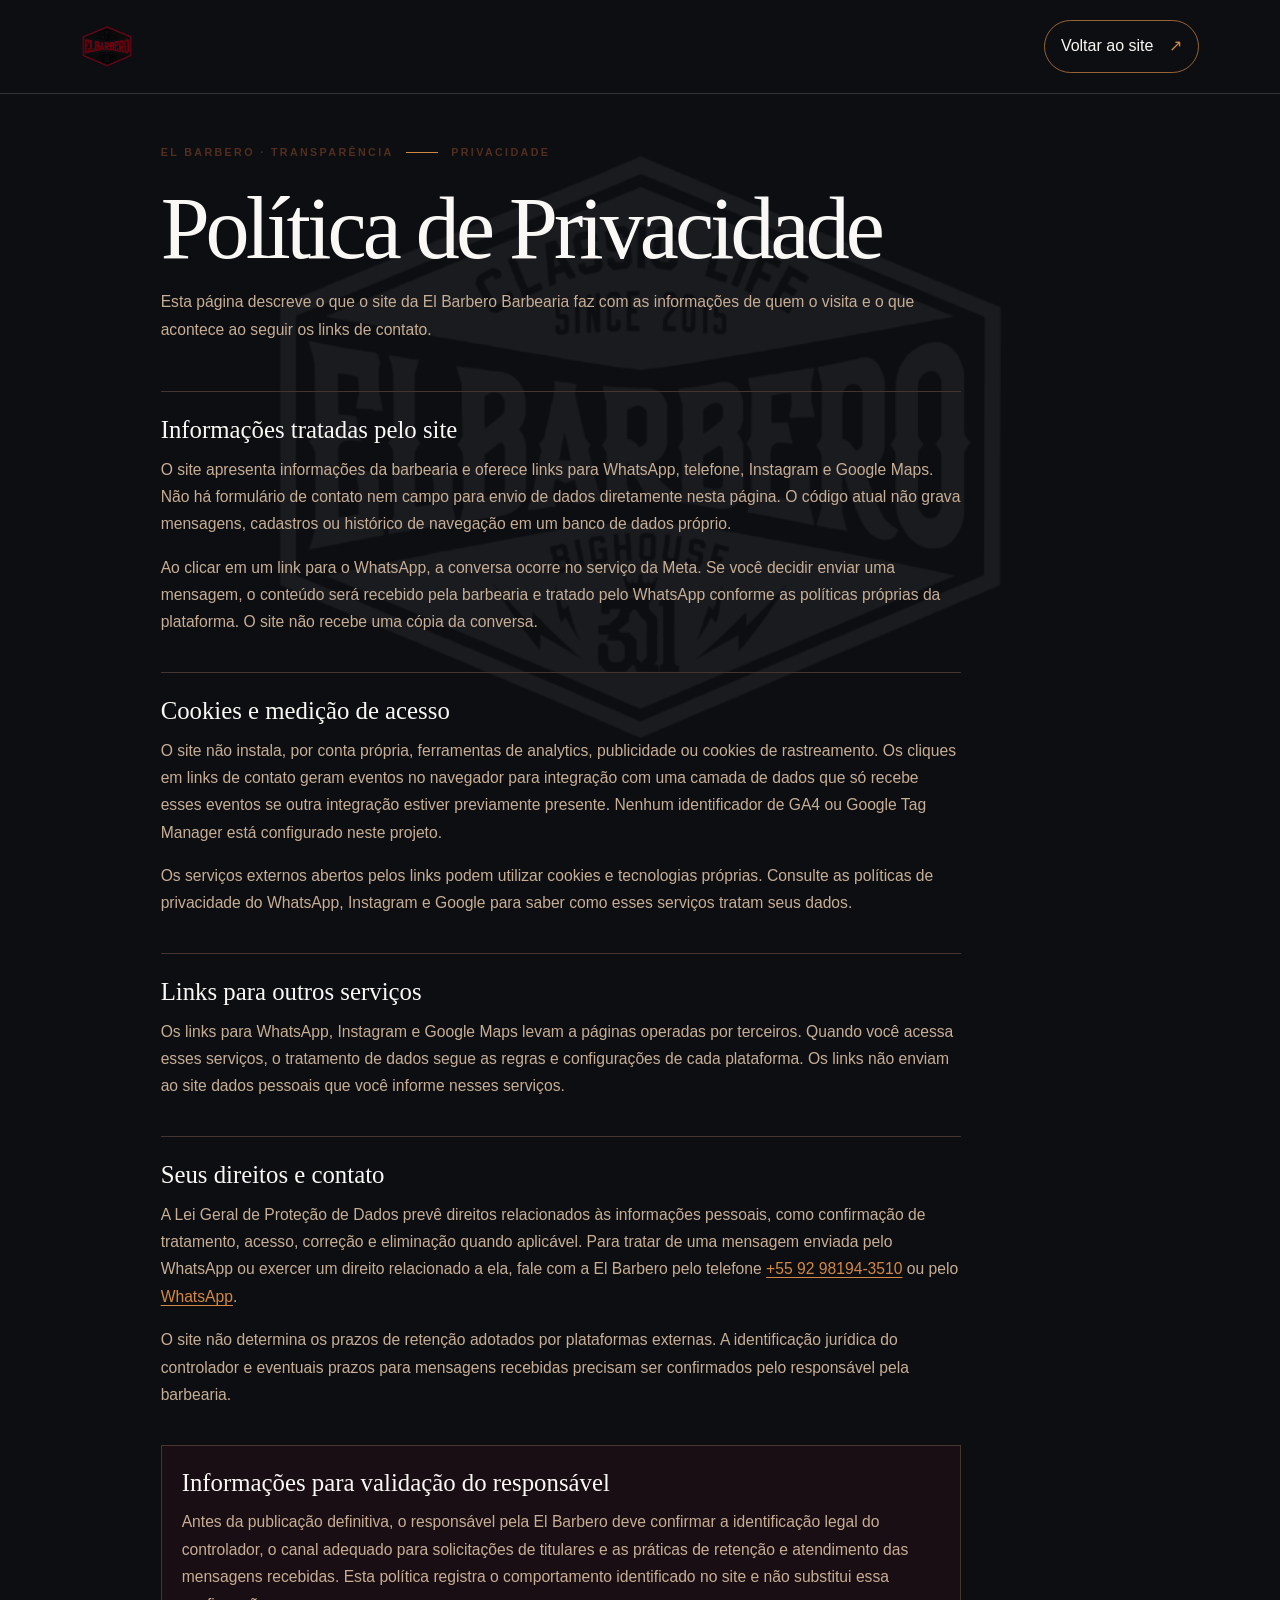
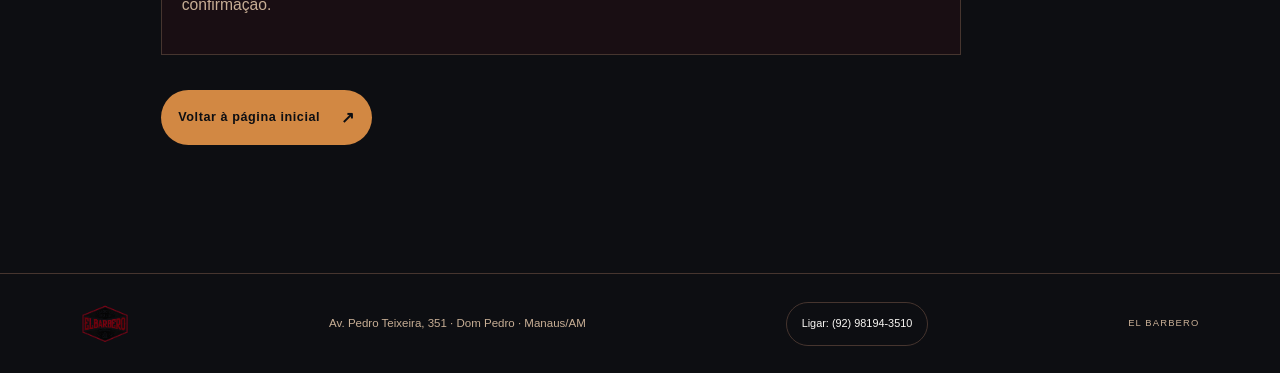
==== commit 0609e0e8: "Instala Google Tag Manager GTM-KS829245" ====
--- a/privacidade.html
+++ b/privacidade.html
@@ -1,6 +1,11 @@
 <!doctype html>
 <html lang="pt-BR">
 <head>
+  <script>(function(w,d,s,l,i){w[l]=w[l]||[];w[l].push({'gtm.start':
+new Date().getTime(),event:'gtm.js'});var f=d.getElementsByTagName(s)[0],
+j=d.createElement(s),dl=l!='dataLayer'?'&l='+l:'';j.async=true;j.src=
+'https://www.googletagmanager.com/gtm.js?id='+i+dl;f.parentNode.insertBefore(j,f);
+})(window,document,'script','dataLayer','GTM-KS829245');</script>
   <meta charset="utf-8">
   <meta name="viewport" content="width=device-width, initial-scale=1">
   <meta name="theme-color" content="#0D0E12">
@@ -11,6 +16,8 @@
   <link rel="stylesheet" href="styles.css">
 </head>
 <body class="privacy-page">
+  <noscript><iframe src="https://www.googletagmanager.com/ns.html?id=GTM-KS829245"
+height="0" width="0" style="display:none;visibility:hidden"></iframe></noscript>
   <a class="skip-link" href="#conteudo">Pular para o conteúdo</a>
   <header class="site-header privacy-header">
     <a class="brand" href="index.html#topo" aria-label="El Barbero — página inicial"><img class="brand__logo" src="assets/imagens/logo%20el%20barbero.png" alt="El Barbero Barbearia" width="500" height="500"></a>
--- a/styles.css
+++ b/styles.css
@@ -39,7 +39,7 @@
 /* Show the complete opening animation and use the supplied brand mark. */
 .intro__video{object-fit:contain;object-position:center;background:var(--color-black)}
 .brand{gap:0}
-.brand__logo{display:block;width:4rem;height:4rem;object-fit:contain;background:var(--color-ivory);border-radius:.2rem}
+.brand__logo{display:block;width:4rem;height:4rem;object-fit:contain}
 .brand--footer .brand__logo{width:3rem;height:3rem}
 @media(max-width:800px){.brand__logo{width:3.5rem;height:3.5rem}}
 @media(max-width:480px){.brand__logo{width:3.25rem;height:3.25rem}}
@@ -182,3 +182,29 @@
 @media(max-width:1000px){.review-card{flex-basis:calc((100% - 1rem)/2)}.reviews-section__heading{align-items:start}}
 @media(max-width:700px){.reviews-section__heading{flex-direction:column;align-items:flex-start;gap:1.3rem}.review-card{flex-basis:88%;min-height:16rem}.review-card blockquote{font-size:1.02rem}.reviews-google-cta{min-height:3rem}}
 @media(prefers-reduced-motion:reduce){.review-track,.reviews-google-cta,.review-carousel__controls button,.review-carousel__indicators button{transition:none}}
+
+.service-lane--list .service-lane__heading{margin-bottom:.8rem}
+.service-list{border-top:1px solid var(--color-border)}
+.service-list__item{border-bottom:1px solid var(--color-border)}
+.service-list__item>summary{display:grid;grid-template-columns:minmax(0,1fr) auto;align-items:center;gap:.25rem 1rem;min-height:5rem;padding:1rem 0;list-style:none;cursor:pointer}
+.service-list__item>summary::-webkit-details-marker{display:none}
+.service-list__name{min-width:0;color:var(--color-ivory);font:500 clamp(1.02rem,1.6vw,1.2rem)/1.25 var(--font-display)}
+.service-list__price{color:var(--color-accent);font:600 1.02rem var(--font-display);white-space:nowrap}
+.service-list__hint{grid-column:1/-1;display:flex;align-items:center;gap:.4rem;color:var(--color-text-muted);font-size:.68rem;letter-spacing:.06em}
+.service-list__hint>span{display:inline-block;color:var(--color-accent);font-size:1rem;transition:transform .2s ease}
+.service-list__item[open]>summary .service-list__hint>span{transform:rotate(45deg)}
+.service-list__details{display:grid;grid-template-columns:minmax(0,1fr) auto;align-items:start;gap:1rem;padding:0 0 1.15rem;animation:service-list-reveal .2s ease both}
+.service-list__details p{max-width:48rem;margin:0;color:var(--color-text-muted);font-size:.9rem;line-height:1.6}
+.service-list__details>a{display:inline-flex;align-items:center;justify-content:center;gap:.55rem;min-height:44px;padding:.55rem .85rem;border:1px solid var(--color-accent);border-radius:999px;color:var(--color-ivory);font-size:.75rem;letter-spacing:.04em;white-space:nowrap;transition:background .2s,transform .2s}
+.service-list__details>a:hover{background:var(--color-burgundy)}
+.service-list__details>a span{color:var(--color-accent)}
+@keyframes service-list-reveal{from{opacity:0;transform:translateY(-.2rem)}to{opacity:1;transform:translateY(0)}}
+.contact__photo img{object-fit:cover;object-position:center 48%}
+.contact__map{width:min(100%,34rem);height:clamp(220px,28vw,320px);margin-top:1.5rem;overflow:hidden;border:1px solid var(--color-border);border-radius:.25rem}
+.contact__map iframe{display:block;width:100%;height:100%;border:0}
+@media(max-width:600px){.service-list__details{grid-template-columns:1fr;gap:.75rem}.service-list__details>a{justify-self:start}.contact__map{height:clamp(210px,60vw,260px)}}
+@media(prefers-reduced-motion:reduce){.service-list__hint>span{transition:none}.service-list__details{animation:none}}
+
+.review-card__author{display:inline-flex;align-self:flex-start;text-decoration:none;text-underline-offset:.2em}
+.review-card__author:hover{text-decoration:underline}
+@media(max-width:480px){body::before{width:min(46vw,24vh,13rem);max-height:24vh;background-position:center;background-size:contain;opacity:.045}}
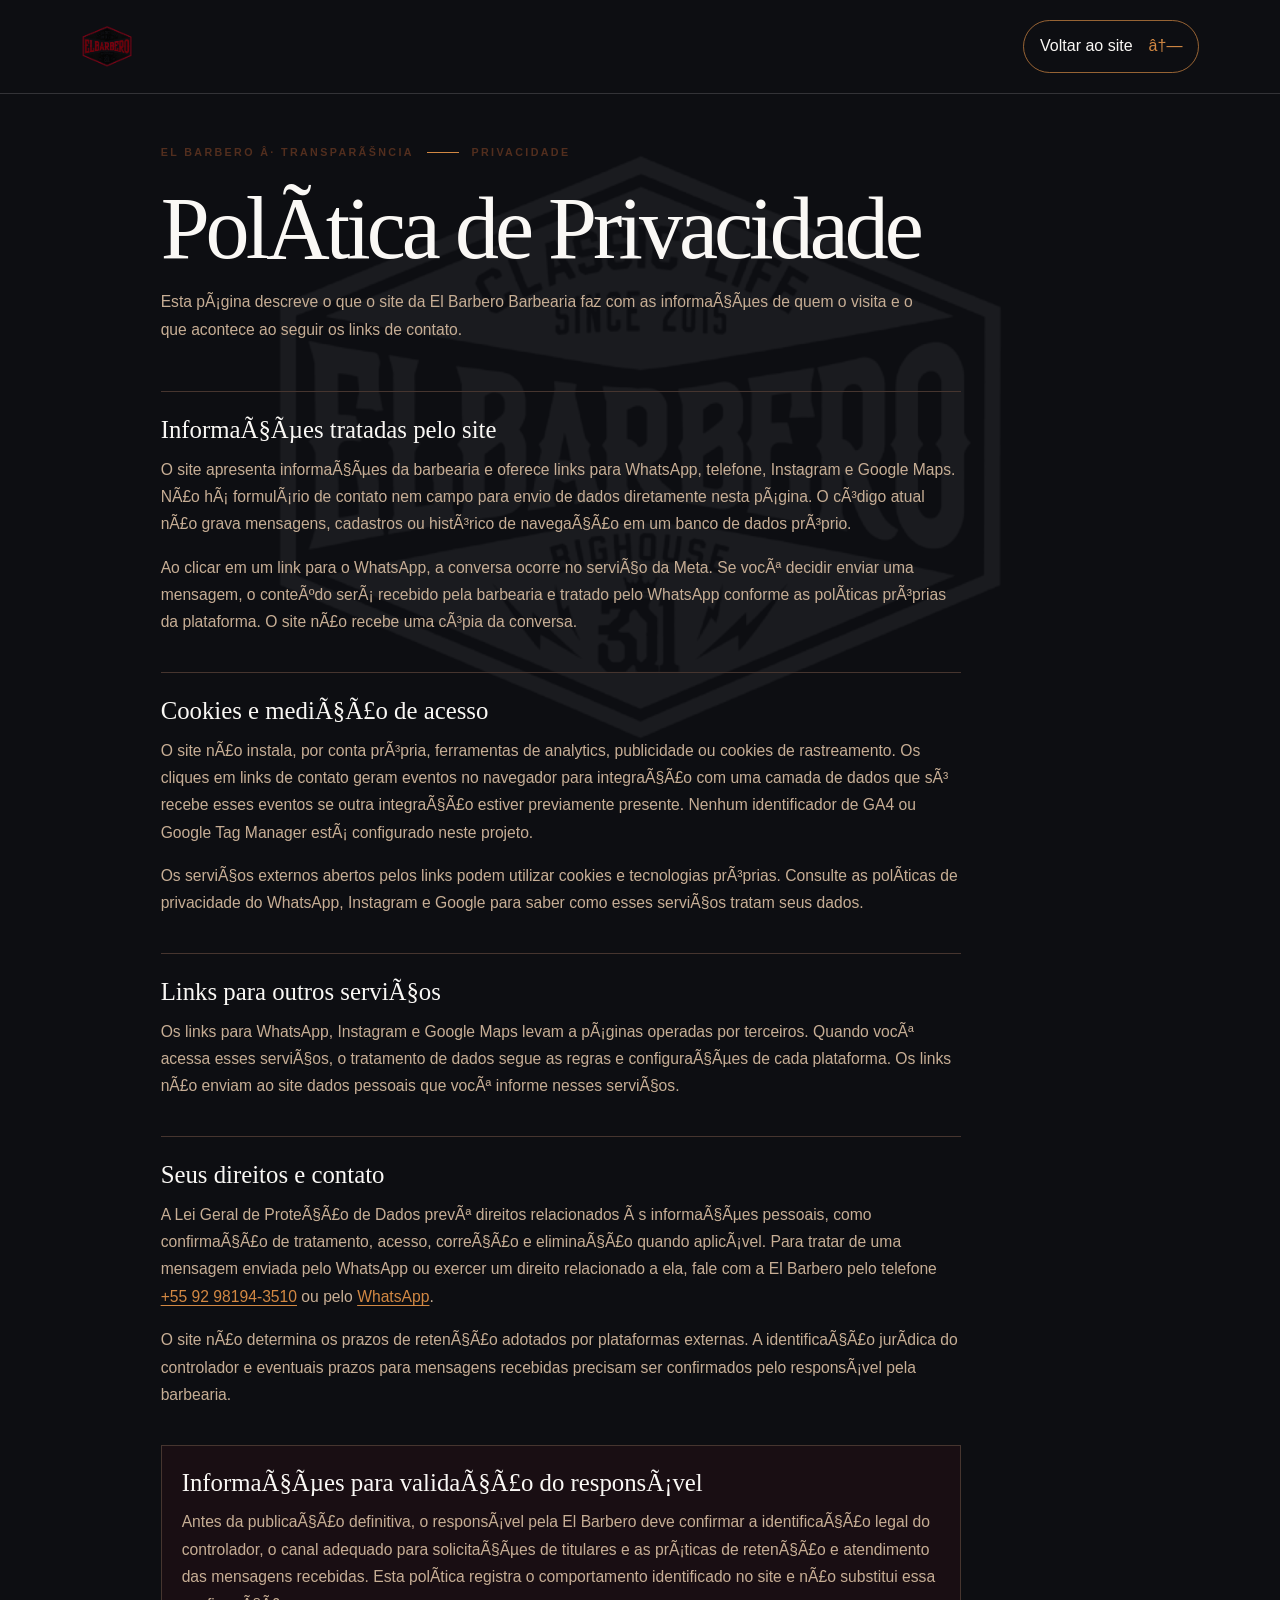
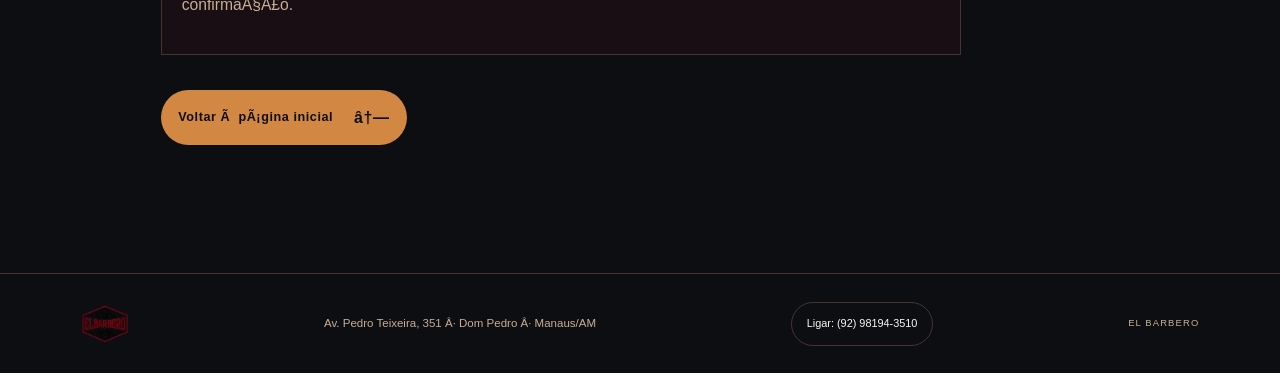
==== commit bd26486e: "Instala Pixel da Meta nas páginas públicas" ====
--- a/privacidade.html
+++ b/privacidade.html
@@ -6,6 +6,23 @@
 j=d.createElement(s),dl=l!='dataLayer'?'&l='+l:'';j.async=true;j.src=
 'https://www.googletagmanager.com/gtm.js?id='+i+dl;f.parentNode.insertBefore(j,f);
 })(window,document,'script','dataLayer','GTM-KS829245');</script>
+  <!-- Meta Pixel Code -->
+  <script>
+  !function(f,b,e,v,n,t,s)
+  {if(f.fbq)return;n=f.fbq=function(){n.callMethod?
+  n.callMethod.apply(n,arguments):n.queue.push(arguments)};
+  if(!f._fbq)f._fbq=n;n.push=n.loaded=!0;n.version='2.0';
+  n.queue=[];t=b.createElement(e);t.async=!0;
+  t.src=v;s=b.getElementsByTagName(e)[0];
+  s.parentNode.insertBefore(t,s)}(window, document,'script',
+  'https://connect.facebook.net/en_US/fbevents.js');
+  fbq('init', '1628790529040206');
+  fbq('track', 'PageView');
+  </script>
+  <noscript><img height="1" width="1" style="display:none"
+  src="https://www.facebook.com/tr?id=1628790529040206&ev=PageView&noscript=1"
+  /></noscript>
+  <!-- End Meta Pixel Code -->
   <meta charset="utf-8">
   <meta name="viewport" content="width=device-width, initial-scale=1">
   <meta name="theme-color" content="#0D0E12">
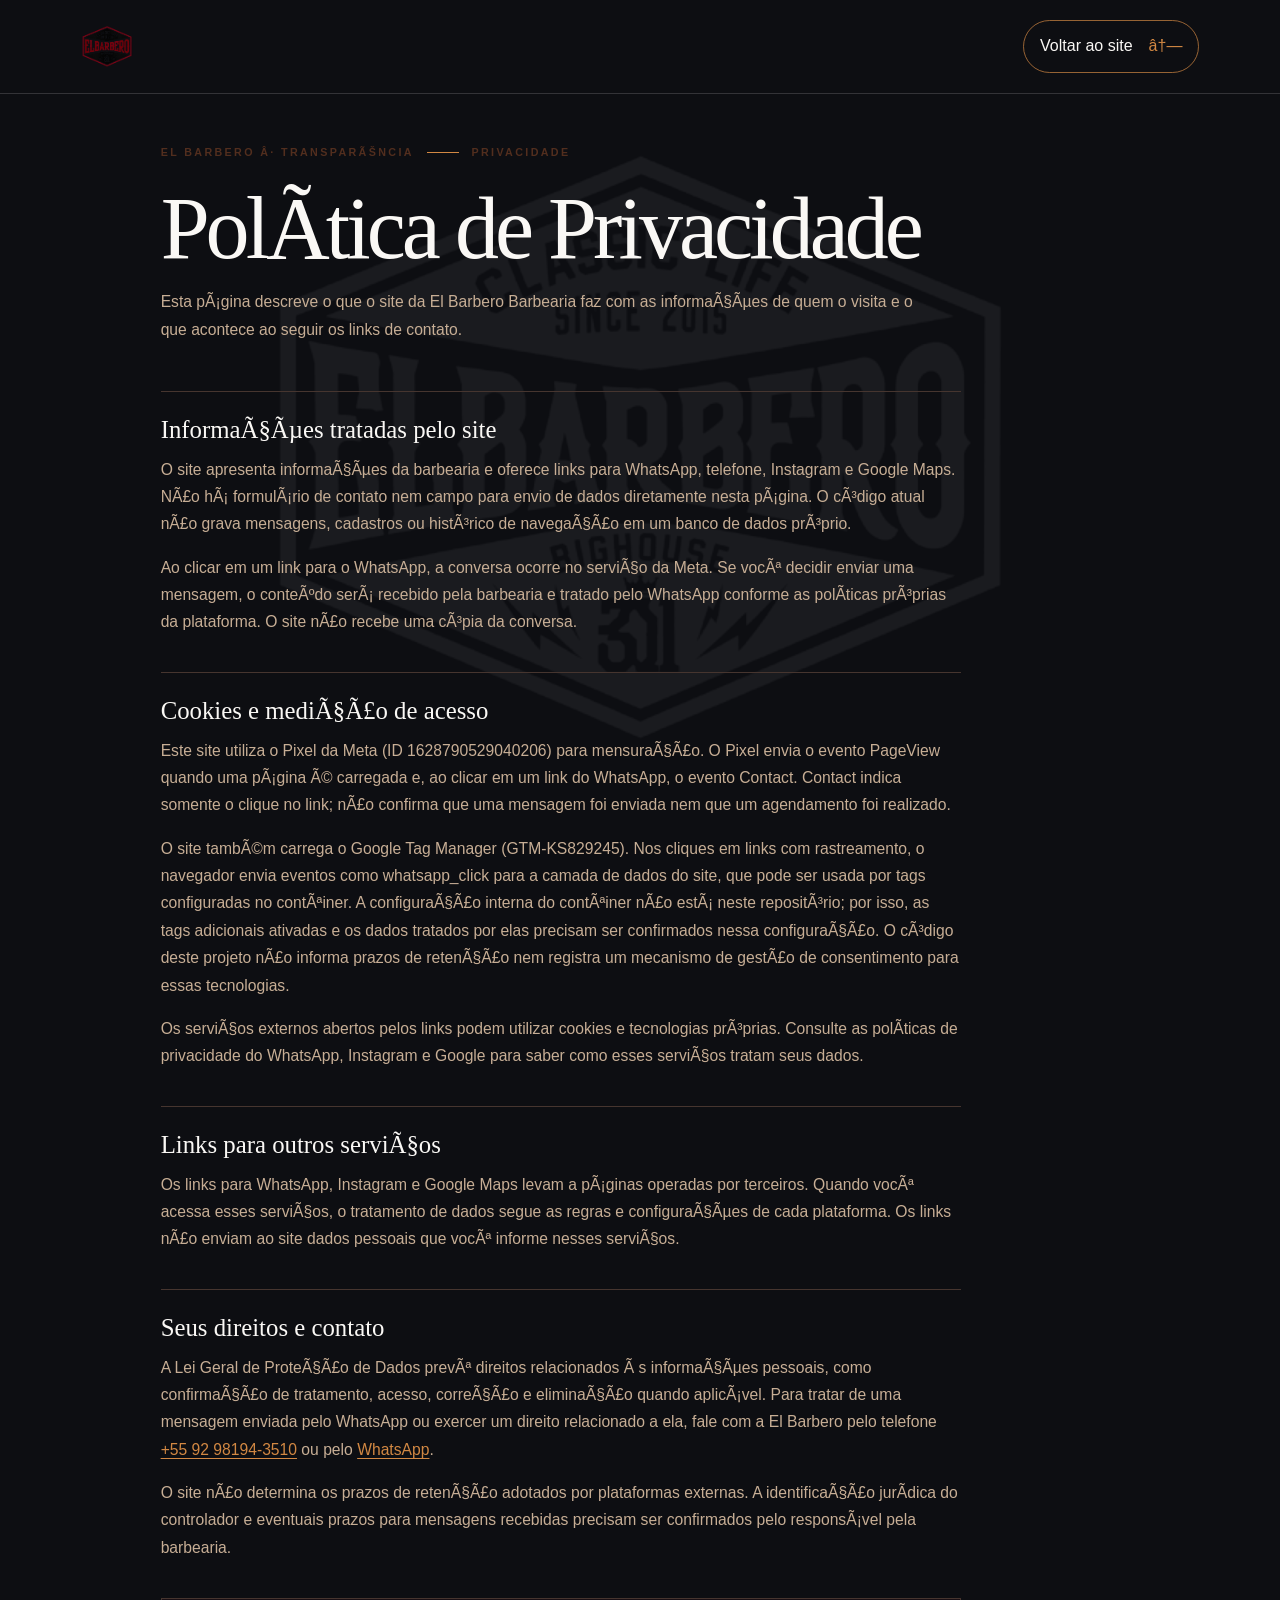
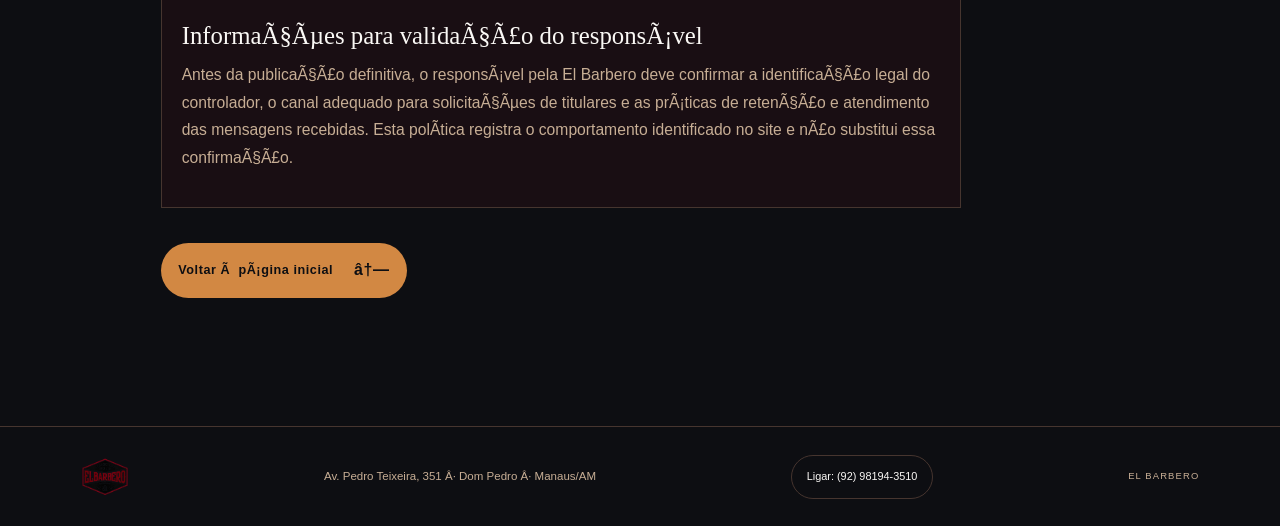
==== commit fbdfa114: "Rastreia Contact nos cliques do WhatsApp" ====
--- a/privacidade.html
+++ b/privacidade.html
@@ -53,7 +53,8 @@
 
     <section aria-labelledby="cookies-info">
       <h2 id="cookies-info">Cookies e medição de acesso</h2>
-      <p>O site não instala, por conta própria, ferramentas de analytics, publicidade ou cookies de rastreamento. Os cliques em links de contato geram eventos no navegador para integração com uma camada de dados que só recebe esses eventos se outra integração estiver previamente presente. Nenhum identificador de GA4 ou Google Tag Manager está configurado neste projeto.</p>
+            <p>Este site utiliza o Pixel da Meta (ID 1628790529040206) para mensuração. O Pixel envia o evento PageView quando uma página é carregada e, ao clicar em um link do WhatsApp, o evento Contact. Contact indica somente o clique no link; não confirma que uma mensagem foi enviada nem que um agendamento foi realizado.</p>
+            <p>O site também carrega o Google Tag Manager (GTM-KS829245). Nos cliques em links com rastreamento, o navegador envia eventos como whatsapp_click para a camada de dados do site, que pode ser usada por tags configuradas no contêiner. A configuração interna do contêiner não está neste repositório; por isso, as tags adicionais ativadas e os dados tratados por elas precisam ser confirmados nessa configuração. O código deste projeto não informa prazos de retenção nem registra um mecanismo de gestão de consentimento para essas tecnologias.</p>
       <p>Os serviços externos abertos pelos links podem utilizar cookies e tecnologias próprias. Consulte as políticas de privacidade do WhatsApp, Instagram e Google para saber como esses serviços tratam seus dados.</p>
     </section>
 
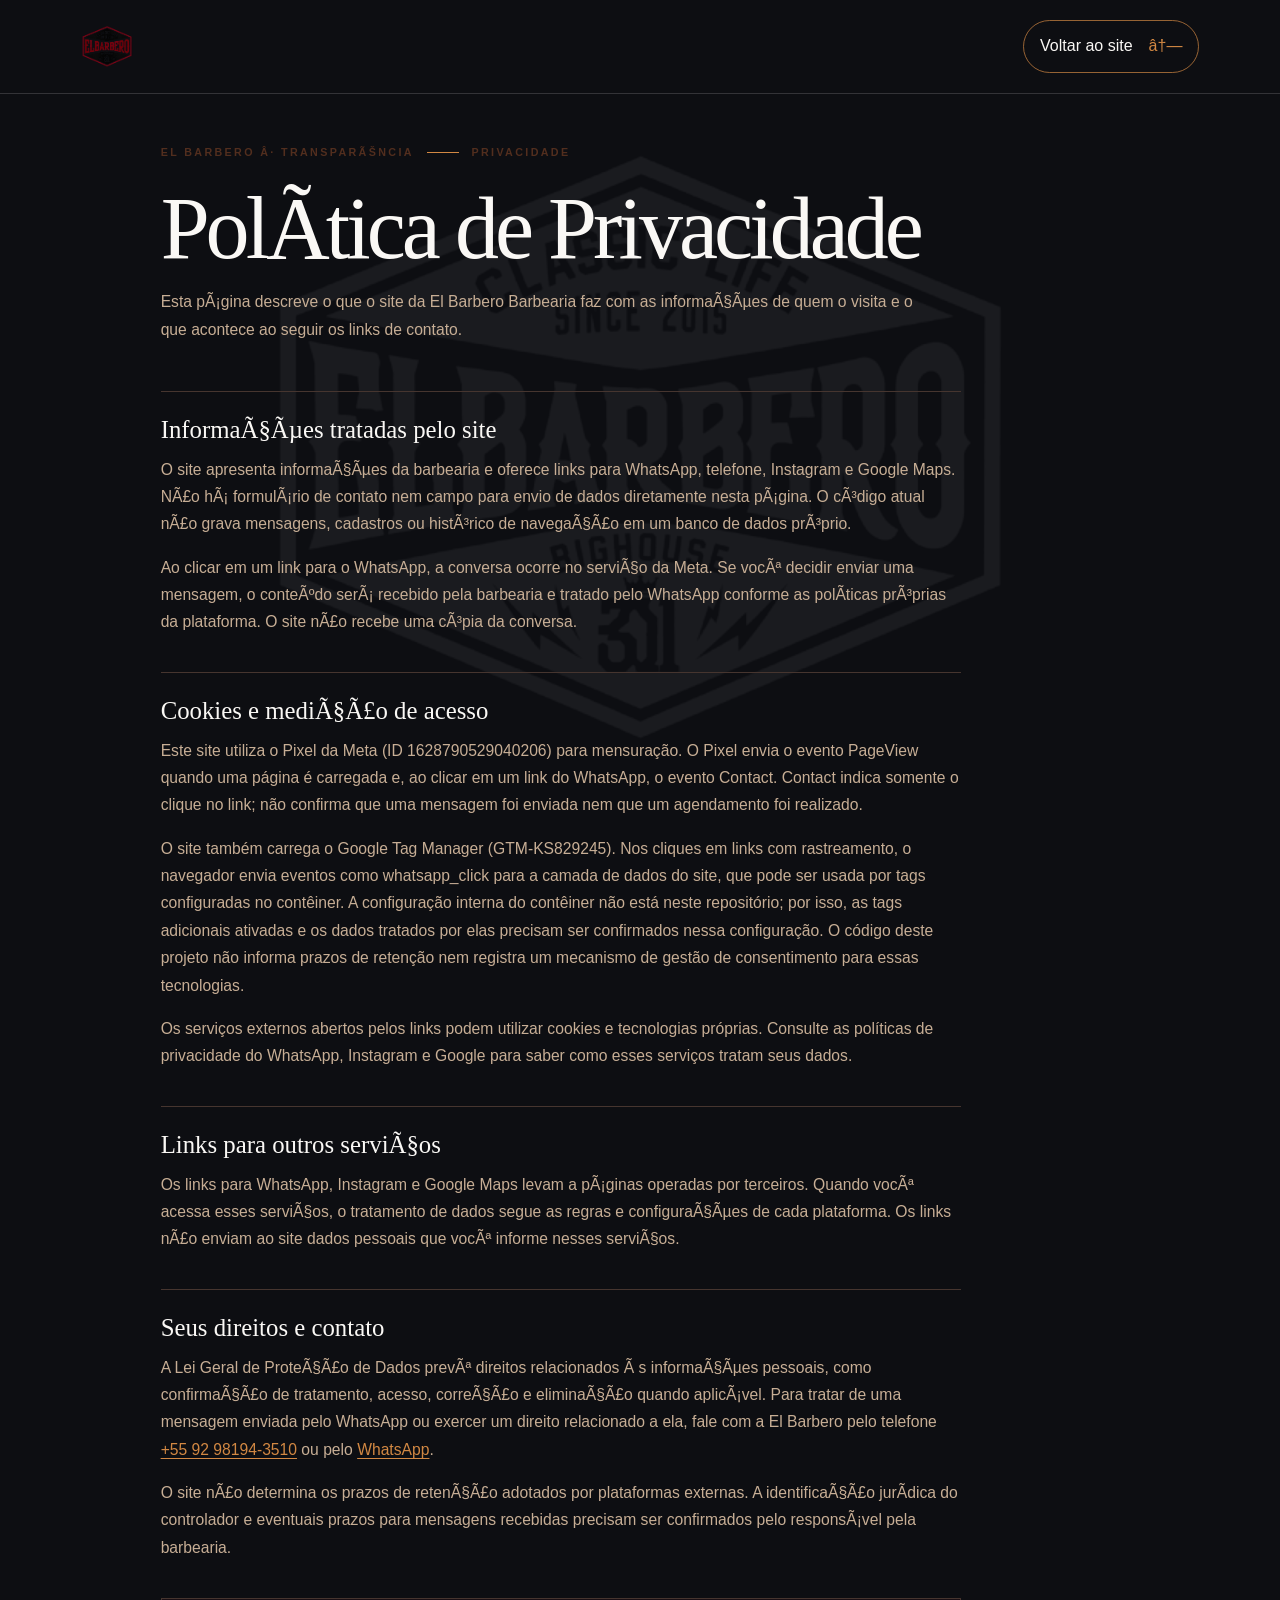
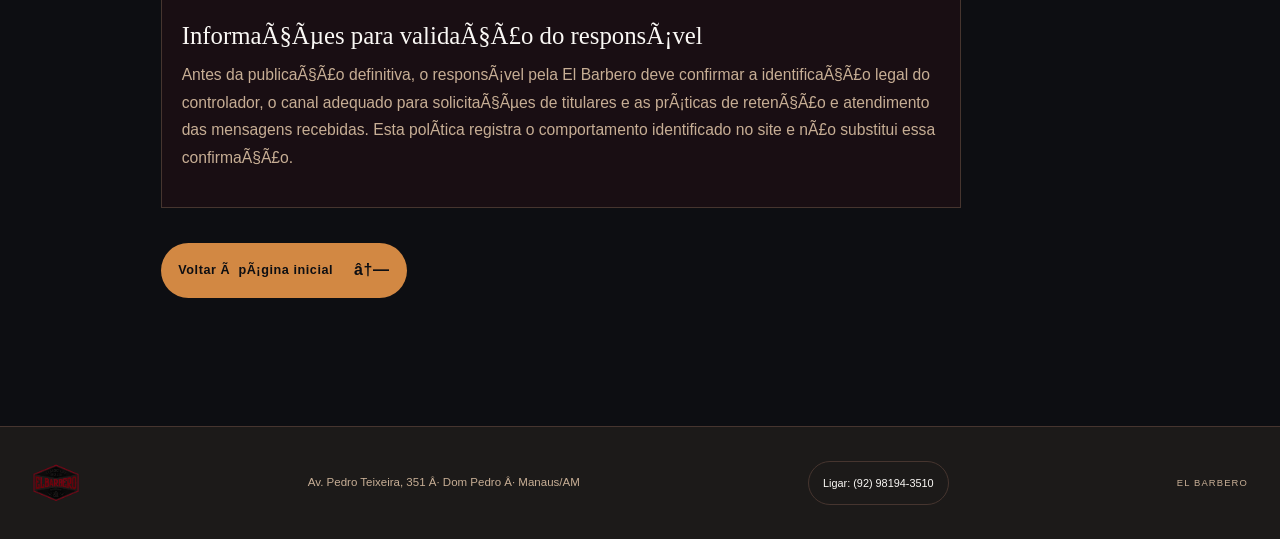
==== commit 9e687cc3: "Deploy da versão aprovada do El Barbero" ====
--- a/privacidade.html
+++ b/privacidade.html
@@ -30,7 +30,7 @@
   <meta name="description" content="Saiba como o site da El Barbero Barbearia trata informações de navegação e contato.">
   <title>Política de Privacidade | El Barbero Barbearia</title>
   <link rel="icon" href="favicon.svg" type="image/svg+xml">
-  <link rel="stylesheet" href="styles.css">
+  <link rel="stylesheet" href="styles.css"><link rel="stylesheet" href="preview.css">
 </head>
 <body class="privacy-page">
   <noscript><iframe src="https://www.googletagmanager.com/ns.html?id=GTM-KS829245"
@@ -53,9 +53,9 @@
 
     <section aria-labelledby="cookies-info">
       <h2 id="cookies-info">Cookies e medição de acesso</h2>
-            <p>Este site utiliza o Pixel da Meta (ID 1628790529040206) para mensuração. O Pixel envia o evento PageView quando uma página é carregada e, ao clicar em um link do WhatsApp, o evento Contact. Contact indica somente o clique no link; não confirma que uma mensagem foi enviada nem que um agendamento foi realizado.</p>
-            <p>O site também carrega o Google Tag Manager (GTM-KS829245). Nos cliques em links com rastreamento, o navegador envia eventos como whatsapp_click para a camada de dados do site, que pode ser usada por tags configuradas no contêiner. A configuração interna do contêiner não está neste repositório; por isso, as tags adicionais ativadas e os dados tratados por elas precisam ser confirmados nessa configuração. O código deste projeto não informa prazos de retenção nem registra um mecanismo de gestão de consentimento para essas tecnologias.</p>
-      <p>Os serviços externos abertos pelos links podem utilizar cookies e tecnologias próprias. Consulte as políticas de privacidade do WhatsApp, Instagram e Google para saber como esses serviços tratam seus dados.</p>
+      <p>Este site utiliza o Pixel da Meta (ID 1628790529040206) para mensura&#231;&#227;o. O Pixel envia o evento PageView quando uma p&#225;gina &#233; carregada e, ao clicar em um link do WhatsApp, o evento Contact. Contact indica somente o clique no link; n&#227;o confirma que uma mensagem foi enviada nem que um agendamento foi realizado.</p>
+      <p>O site tamb&#233;m carrega o Google Tag Manager (GTM-KS829245). Nos cliques em links com rastreamento, o navegador envia eventos como whatsapp_click para a camada de dados do site, que pode ser usada por tags configuradas no cont&ecirc;iner. A configura&#231;&#227;o interna do cont&ecirc;iner n&#227;o est&#225; neste reposit&#243;rio; por isso, as tags adicionais ativadas e os dados tratados por elas precisam ser confirmados nessa configura&#231;&#227;o. O c&#243;digo deste projeto n&#227;o informa prazos de reten&#231;&#227;o nem registra um mecanismo de gest&#227;o de consentimento para essas tecnologias.</p>
+      <p>Os servi&#231;os externos abertos pelos links podem utilizar cookies e tecnologias pr&#243;prias. Consulte as pol&#237;ticas de privacidade do WhatsApp, Instagram e Google para saber como esses servi&#231;os tratam seus dados.</p>
     </section>
 
     <section aria-labelledby="sharing-info">
@@ -76,5 +76,5 @@
     <p class="privacy-back"><a class="button button--gold" href="index.html#topo">Voltar à página inicial <span aria-hidden="true">↗</span></a></p>
   </main>
   <footer class="footer"><a class="brand brand--footer" href="index.html#topo" aria-label="El Barbero — voltar ao início"><img class="brand__logo" src="assets/imagens/logo%20el%20barbero.png" alt="" width="500" height="500"></a><p>Av. Pedro Teixeira, 351 · Dom Pedro · Manaus/AM</p><a href="tel:+5592981943510">Ligar: (92) 98194-3510</a><span class="footer__copyright">EL BARBERO</span></footer>
-</body>
+<script src="assets/js/conversion-tracking.js" defer></script><script src="assets/js/animations.js" defer></script></body>
 </html>
--- a/preview.css
+++ b/preview.css
@@ -0,0 +1,2 @@
+:focus-visible{outline:3px solid var(--color-accent);outline-offset:3px}.preview-faq{padding:4rem clamp(1rem,6vw,5rem);background:var(--color-surface)}.preview-faq details{max-width:55rem;border-bottom:1px solid var(--color-border);padding:1rem 0}.preview-faq summary{cursor:pointer;min-height:44px;color:var(--color-ivory)}.preview-faq p{color:var(--color-text-muted)}.landing-page{max-width:78rem;margin:auto;padding:8rem clamp(1rem,5vw,4rem) 5rem}.landing-page h1{font:500 clamp(2.5rem,7vw,5.5rem)/1.02 var(--font-display)}.landing-hero{display:grid;grid-template-columns:1fr 1fr;gap:3rem;align-items:center}.landing-hero img{width:100%;aspect-ratio:4/3;object-fit:cover}.landing-hero p,.landing-details p{max-width:60ch;color:var(--color-text-muted);line-height:1.7}.landing-details{padding:2rem 0}.landing-related a,.landing-details a{color:var(--color-accent)}.footer{display:flex;flex-wrap:wrap;justify-content:space-between;gap:1rem;padding:2rem;background:var(--color-surface)}@media(max-width:700px){.landing-hero{grid-template-columns:1fr}.landing-page{padding-top:7rem}.landing-links{display:grid;gap:1rem}}
+.reveal-ready{opacity:0;transform:translateY(18px);transition:opacity .55s ease-out,transform .55s ease-out}.reveal-ready.revealed{opacity:1;transform:none}@media(prefers-reduced-motion:reduce){.reveal-ready{opacity:1;transform:none;transition:none}}
